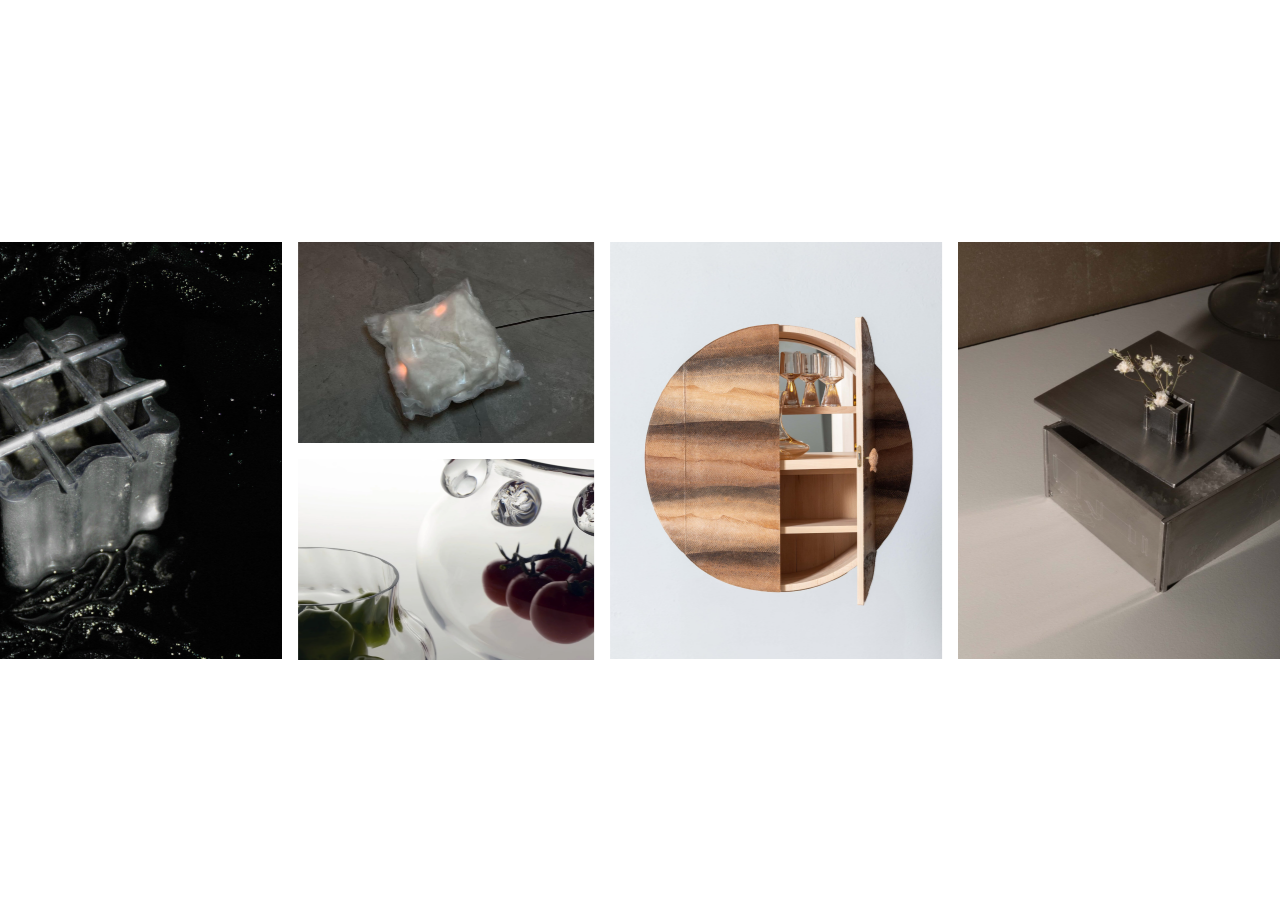
==== gallery/index.html @ bd83fd9d "Add Beckmans gallery slider" ====
<!doctype html>
<html lang="en">
  <head>
    <meta charset="utf-8" />
    <meta name="viewport" content="width=device-width, initial-scale=1" />
    <title>Beckmans Gallery Micro Animation</title>
    <meta
      name="description"
      content="A Beckmans gallery slider prototype with continuous looping motion, image mask hovers, and centered metadata tags."
    />
    <meta property="og:title" content="Beckmans Gallery Micro Animation" />
    <meta
      property="og:description"
      content="Continuous gallery slider with square-to-round image hovers and centered metadata tags."
    />
    <meta property="og:type" content="website" />
    <meta
      property="og:url"
      content="https://tomrobinkarlsson.github.io/beckmans-micro-animations/gallery/"
    />
    <meta
      property="og:image"
      content="https://tomrobinkarlsson.github.io/beckmans-micro-animations/assets/media/preview.png"
    />
    <link rel="stylesheet" href="../gallery.css" />
    <script defer src="../assets/vendor/gsap.min.js"></script>
    <script defer src="../gallery.js"></script>
  </head>
  <body>
    <main class="gallery-canvas" aria-label="Beckmans gallery slider prototype">
      <section class="gallery" aria-label="Student work gallery">
        <div class="gallery__viewport">
          <div class="gallery__track">
            <div class="gallery__sequence">
              <article class="gallery-item gallery-item--large" tabindex="0">
                <div class="gallery-item__media-mask">
                  <img
                    class="gallery-item__image"
                    src="../assets/media/gallery/gallery-01.png"
                    alt="Silver object submerged in dark water"
                  />
                </div>
                <div class="gallery-item__tags" aria-label="Gallery item metadata">
                  <span class="gallery-item__tag gallery-item__tag--person">Name Namesson</span>
                  <span class="gallery-item__tag gallery-item__tag--project">Project name</span>
                  <span class="gallery-item__tag gallery-item__tag--program">Mode 180hp</span>
                </div>
              </article>

              <div class="gallery-stack">
                <article class="gallery-item gallery-item--stacked" tabindex="0">
                  <div class="gallery-item__media-mask">
                    <img
                      class="gallery-item__image"
                      src="../assets/media/gallery/gallery-02.png"
                      alt="Soft translucent object on a concrete floor"
                    />
                  </div>
                  <div class="gallery-item__tags" aria-label="Gallery item metadata">
                    <span class="gallery-item__tag gallery-item__tag--person">Name Namesson</span>
                    <span class="gallery-item__tag gallery-item__tag--project">Project name</span>
                    <span class="gallery-item__tag gallery-item__tag--program">Mode 180hp</span>
                  </div>
                </article>

                <article class="gallery-item gallery-item--stacked" tabindex="0">
                  <div class="gallery-item__media-mask">
                    <img
                      class="gallery-item__image"
                      src="../assets/media/gallery/gallery-03.png"
                      alt="Glass vessels with green liquid and red tomatoes"
                    />
                  </div>
                  <div class="gallery-item__tags" aria-label="Gallery item metadata">
                    <span class="gallery-item__tag gallery-item__tag--person">Name Namesson</span>
                    <span class="gallery-item__tag gallery-item__tag--project">Project name</span>
                    <span class="gallery-item__tag gallery-item__tag--program">Mode 180hp</span>
                  </div>
                </article>
              </div>

              <article class="gallery-item gallery-item--portrait" tabindex="0">
                <div class="gallery-item__media-mask">
                  <img
                    class="gallery-item__image"
                    src="../assets/media/gallery/gallery-04.png"
                    alt="Round wooden cabinet mounted on a pale wall"
                  />
                </div>
                <div class="gallery-item__tags" aria-label="Gallery item metadata">
                  <span class="gallery-item__tag gallery-item__tag--person">Name Namesson</span>
                  <span class="gallery-item__tag gallery-item__tag--project">Project name</span>
                  <span class="gallery-item__tag gallery-item__tag--program">Mode 180hp</span>
                </div>
              </article>

              <article class="gallery-item gallery-item--square" tabindex="0">
                <div class="gallery-item__media-mask">
                  <img
                    class="gallery-item__image"
                    src="../assets/media/gallery/gallery-05.png"
                    alt="Metal box with small flowers on top"
                  />
                </div>
                <div class="gallery-item__tags" aria-label="Gallery item metadata">
                  <span class="gallery-item__tag gallery-item__tag--person">Name Namesson</span>
                  <span class="gallery-item__tag gallery-item__tag--project">Project name</span>
                  <span class="gallery-item__tag gallery-item__tag--program">Mode 180hp</span>
                </div>
              </article>

              <div class="gallery-stack gallery-stack--narrow">
                <article class="gallery-item gallery-item--stacked" tabindex="0">
                  <div class="gallery-item__media-mask">
                    <img
                      class="gallery-item__image"
                      src="../assets/media/gallery/gallery-06.png"
                      alt="Yellow lamp on books"
                    />
                  </div>
                  <div class="gallery-item__tags" aria-label="Gallery item metadata">
                    <span class="gallery-item__tag gallery-item__tag--person">Name Namesson</span>
                    <span class="gallery-item__tag gallery-item__tag--project">Project name</span>
                    <span class="gallery-item__tag gallery-item__tag--program">Mode 180hp</span>
                  </div>
                </article>

                <article class="gallery-item gallery-item--stacked" tabindex="0">
                  <div class="gallery-item__media-mask">
                    <img
                      class="gallery-item__image"
                      src="../assets/media/gallery/gallery-07.png"
                      alt="Wooden shelving cabinet in a bright room"
                    />
                  </div>
                  <div class="gallery-item__tags" aria-label="Gallery item metadata">
                    <span class="gallery-item__tag gallery-item__tag--person">Name Namesson</span>
                    <span class="gallery-item__tag gallery-item__tag--project">Project name</span>
                    <span class="gallery-item__tag gallery-item__tag--program">Mode 180hp</span>
                  </div>
                </article>
              </div>

              <article class="gallery-item gallery-item--end" tabindex="0">
                <div class="gallery-item__media-mask">
                  <img
                    class="gallery-item__image"
                    src="../assets/media/gallery/gallery-08.png"
                    alt="Studio product scene with a yellow table and red handle"
                  />
                </div>
                <div class="gallery-item__tags" aria-label="Gallery item metadata">
                  <span class="gallery-item__tag gallery-item__tag--person">Name Namesson</span>
                  <span class="gallery-item__tag gallery-item__tag--project">Project name</span>
                  <span class="gallery-item__tag gallery-item__tag--program">Mode 180hp</span>
                </div>
              </article>
            </div>
          </div>
        </div>
      </section>
    </main>
  </body>
</html>
---- gallery.css ----
@font-face {
  font-family: "Rund Normal Text BETA";
  src: url("./assets/fonts/RundNormalTextBETA-Regular.otf") format("opentype");
  font-weight: 400;
  font-style: normal;
  font-display: swap;
}

@font-face {
  font-family: "Rund Normal Text BETA";
  src: url("./assets/fonts/RundNormalTextBETA-Bold.otf") format("opentype");
  font-weight: 700;
  font-style: normal;
  font-display: swap;
}

:root {
  --black: #000;
  --white: #fff;
  --magenta: #fd3db5;
  --gallery-gap: 16px;
  --gallery-height: 417px;
  --gallery-width: 2169px;
  --gallery-start-offset: -72.5px;
}

* {
  box-sizing: border-box;
}

html {
  min-height: 100%;
  overflow-x: hidden;
  background: var(--white);
}

body {
  min-height: 100vh;
  margin: 0;
  overflow-x: hidden;
  background: var(--white);
  color: var(--black);
  font-family: "Rund Normal Text BETA", Arial, sans-serif;
}

.gallery-canvas {
  display: flex;
  width: 100%;
  min-height: 641px;
  height: 100vh;
  align-items: center;
  overflow: hidden;
  background: var(--white);
}

.gallery {
  width: 100%;
  overflow: hidden;
}

.gallery__viewport {
  position: relative;
  display: flex;
  width: 100%;
  height: 641px;
  align-items: center;
  overflow: hidden;
  background: var(--white);
}

.gallery__track {
  display: flex;
  align-items: center;
  gap: var(--gallery-gap);
  margin-left: var(--gallery-start-offset);
  will-change: transform;
  transform: translate3d(0, 0, 0);
}

.gallery__sequence {
  display: flex;
  width: var(--gallery-width);
  flex: 0 0 auto;
  align-items: center;
  gap: var(--gallery-gap);
}

.gallery-stack {
  display: flex;
  width: 296px;
  height: var(--gallery-height);
  flex: 0 0 296px;
  flex-direction: column;
  gap: var(--gallery-gap);
}

.gallery-stack--narrow {
  width: 295px;
  flex-basis: 295px;
}

.gallery-item {
  position: relative;
  display: block;
  flex: 0 0 auto;
  overflow: visible;
  color: var(--white);
  cursor: pointer;
  outline: 0;
}

.gallery-item--large {
  width: 416px;
  height: var(--gallery-height);
}

.gallery-item--portrait {
  width: 332px;
  height: var(--gallery-height);
}

.gallery-item--square {
  width: 417px;
  height: var(--gallery-height);
}

.gallery-item--end {
  width: 333px;
  height: var(--gallery-height);
}

.gallery-item--stacked {
  width: 100%;
  height: 200.5px;
}

.gallery-item:focus-visible .gallery-item__media-mask {
  outline: 2px solid var(--magenta);
  outline-offset: 4px;
}

.gallery-item__media-mask {
  position: relative;
  width: 100%;
  height: 100%;
  contain: paint;
  isolation: isolate;
  overflow: hidden;
  border-radius: 0;
  backface-visibility: hidden;
  transform: translateZ(0);
  will-change: border-radius;
}

.gallery-item__image {
  display: block;
  width: 100%;
  height: 100%;
  object-fit: cover;
  transform: scale(1);
  transform-origin: 50% 50%;
  will-change: transform;
  pointer-events: none;
}

.gallery-item__tags {
  position: absolute;
  top: 50%;
  left: 50%;
  z-index: 2;
  display: flex;
  flex-direction: column;
  align-items: center;
  justify-content: center;
  opacity: 0;
  pointer-events: none;
  transform: translate3d(0, 8px, 0);
  will-change: opacity, transform;
}

.gallery-item__tag {
  position: relative;
  display: flex;
  min-height: 25px;
  align-items: center;
  justify-content: center;
  overflow: hidden;
  padding: 4px 8px;
  background: var(--black);
  color: var(--white);
  font-family: "Rund Normal Text BETA", Arial, sans-serif;
  font-size: 14px;
  font-weight: 400;
  line-height: normal;
  white-space: nowrap;
  transform: translateY(-101%);
  will-change: transform, opacity;
}

.gallery-item__tag--person {
  font-weight: 700;
}

.gallery-item__tag--project {
  border-radius: 24px;
}

.gallery-item__tag--program {
  font-style: italic;
}

@media (max-width: 760px) {
  :root {
    --gallery-start-offset: -144px;
  }
}

@media (prefers-reduced-motion: reduce) {
  *,
  *::before,
  *::after {
    transition-duration: 1ms !important;
    animation-duration: 1ms !important;
    animation-iteration-count: 1 !important;
    scroll-behavior: auto !important;
  }
}
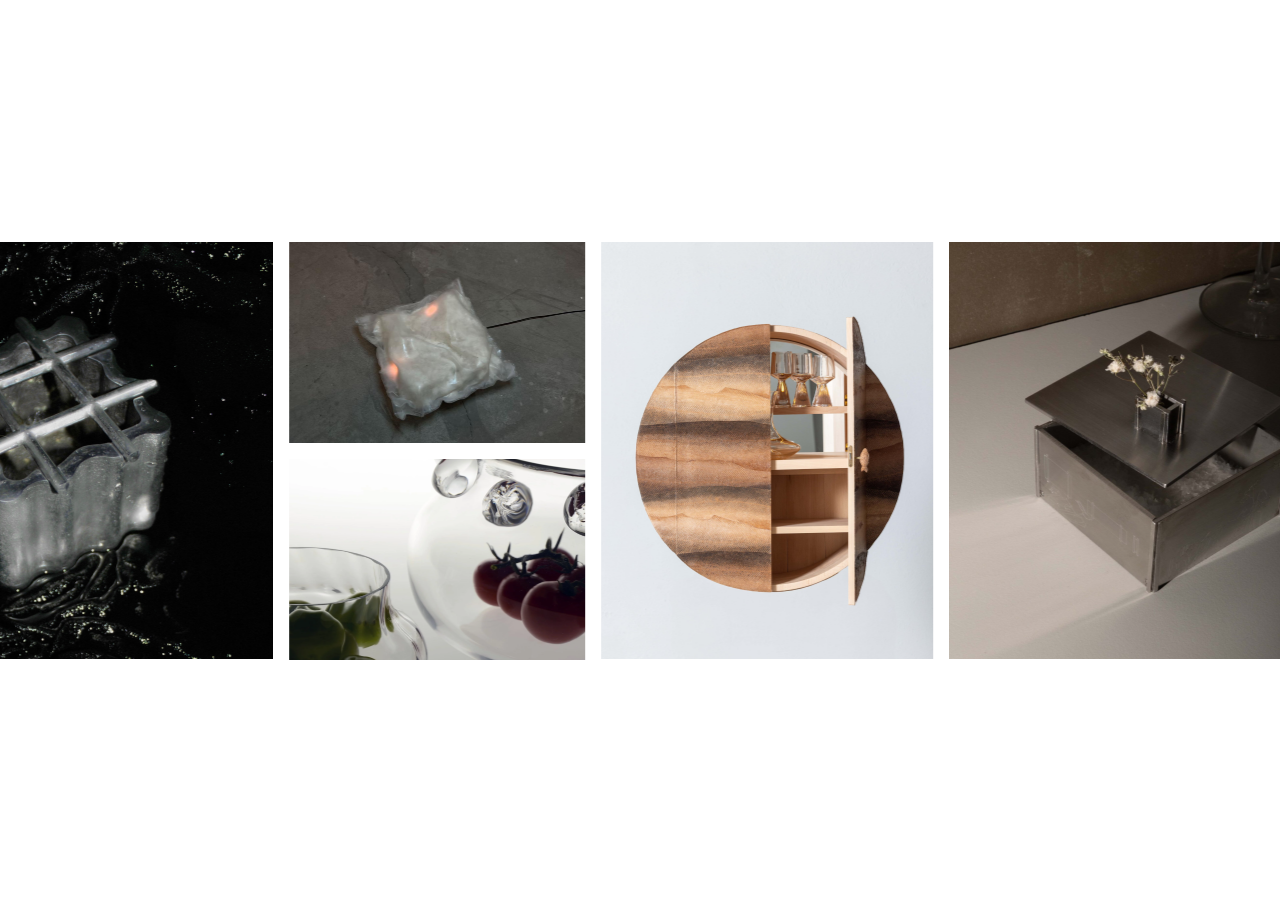
==== commit d12d5d92: "Update gallery placeholder tags" ====
--- a/gallery/index.html
+++ b/gallery/index.html
@@ -41,9 +41,9 @@
                   />
                 </div>
                 <div class="gallery-item__tags" aria-label="Gallery item metadata">
-                  <span class="gallery-item__tag gallery-item__tag--person">Name Namesson</span>
-                  <span class="gallery-item__tag gallery-item__tag--project">Project name</span>
-                  <span class="gallery-item__tag gallery-item__tag--program">Mode 180hp</span>
+                  <span class="gallery-item__tag gallery-item__tag--person">Alma Lind</span>
+                  <span class="gallery-item__tag gallery-item__tag--project">Water Study</span>
+                  <span class="gallery-item__tag gallery-item__tag--program">Form 180hp</span>
                 </div>
               </article>
 
@@ -57,8 +57,8 @@
                     />
                   </div>
                   <div class="gallery-item__tags" aria-label="Gallery item metadata">
-                    <span class="gallery-item__tag gallery-item__tag--person">Name Namesson</span>
-                    <span class="gallery-item__tag gallery-item__tag--project">Project name</span>
+                    <span class="gallery-item__tag gallery-item__tag--person">Noel Berg</span>
+                    <span class="gallery-item__tag gallery-item__tag--project">Soft Relic</span>
                     <span class="gallery-item__tag gallery-item__tag--program">Mode 180hp</span>
                   </div>
                 </article>
@@ -72,9 +72,9 @@
                     />
                   </div>
                   <div class="gallery-item__tags" aria-label="Gallery item metadata">
-                    <span class="gallery-item__tag gallery-item__tag--person">Name Namesson</span>
-                    <span class="gallery-item__tag gallery-item__tag--project">Project name</span>
-                    <span class="gallery-item__tag gallery-item__tag--program">Mode 180hp</span>
+                    <span class="gallery-item__tag gallery-item__tag--person">Siri Falk</span>
+                    <span class="gallery-item__tag gallery-item__tag--project">Open Vessel</span>
+                    <span class="gallery-item__tag gallery-item__tag--program">Form 180hp</span>
                   </div>
                 </article>
               </div>
@@ -88,9 +88,9 @@
                   />
                 </div>
                 <div class="gallery-item__tags" aria-label="Gallery item metadata">
-                  <span class="gallery-item__tag gallery-item__tag--person">Name Namesson</span>
-                  <span class="gallery-item__tag gallery-item__tag--project">Project name</span>
-                  <span class="gallery-item__tag gallery-item__tag--program">Mode 180hp</span>
+                  <span class="gallery-item__tag gallery-item__tag--person">Hugo Ek</span>
+                  <span class="gallery-item__tag gallery-item__tag--project">Round Cabinet</span>
+                  <span class="gallery-item__tag gallery-item__tag--program">Form 180hp</span>
                 </div>
               </article>
 
@@ -103,8 +103,8 @@
                   />
                 </div>
                 <div class="gallery-item__tags" aria-label="Gallery item metadata">
-                  <span class="gallery-item__tag gallery-item__tag--person">Name Namesson</span>
-                  <span class="gallery-item__tag gallery-item__tag--project">Project name</span>
+                  <span class="gallery-item__tag gallery-item__tag--person">Elin Dahl</span>
+                  <span class="gallery-item__tag gallery-item__tag--project">Silver Bloom</span>
                   <span class="gallery-item__tag gallery-item__tag--program">Mode 180hp</span>
                 </div>
               </article>
@@ -119,9 +119,9 @@
                     />
                   </div>
                   <div class="gallery-item__tags" aria-label="Gallery item metadata">
-                    <span class="gallery-item__tag gallery-item__tag--person">Name Namesson</span>
-                    <span class="gallery-item__tag gallery-item__tag--project">Project name</span>
-                    <span class="gallery-item__tag gallery-item__tag--program">Mode 180hp</span>
+                    <span class="gallery-item__tag gallery-item__tag--person">Milo Strand</span>
+                    <span class="gallery-item__tag gallery-item__tag--project">Reading Lamp</span>
+                    <span class="gallery-item__tag gallery-item__tag--program">Form 180hp</span>
                   </div>
                 </article>
 
@@ -134,9 +134,9 @@
                     />
                   </div>
                   <div class="gallery-item__tags" aria-label="Gallery item metadata">
-                    <span class="gallery-item__tag gallery-item__tag--person">Name Namesson</span>
-                    <span class="gallery-item__tag gallery-item__tag--project">Project name</span>
-                    <span class="gallery-item__tag gallery-item__tag--program">Mode 180hp</span>
+                    <span class="gallery-item__tag gallery-item__tag--person">Vera Holm</span>
+                    <span class="gallery-item__tag gallery-item__tag--project">Moving Cabinet</span>
+                    <span class="gallery-item__tag gallery-item__tag--program">Form 180hp</span>
                   </div>
                 </article>
               </div>
@@ -150,8 +150,8 @@
                   />
                 </div>
                 <div class="gallery-item__tags" aria-label="Gallery item metadata">
-                  <span class="gallery-item__tag gallery-item__tag--person">Name Namesson</span>
-                  <span class="gallery-item__tag gallery-item__tag--project">Project name</span>
+                  <span class="gallery-item__tag gallery-item__tag--person">Ivan Ny</span>
+                  <span class="gallery-item__tag gallery-item__tag--project">Studio Tools</span>
                   <span class="gallery-item__tag gallery-item__tag--program">Mode 180hp</span>
                 </div>
               </article>
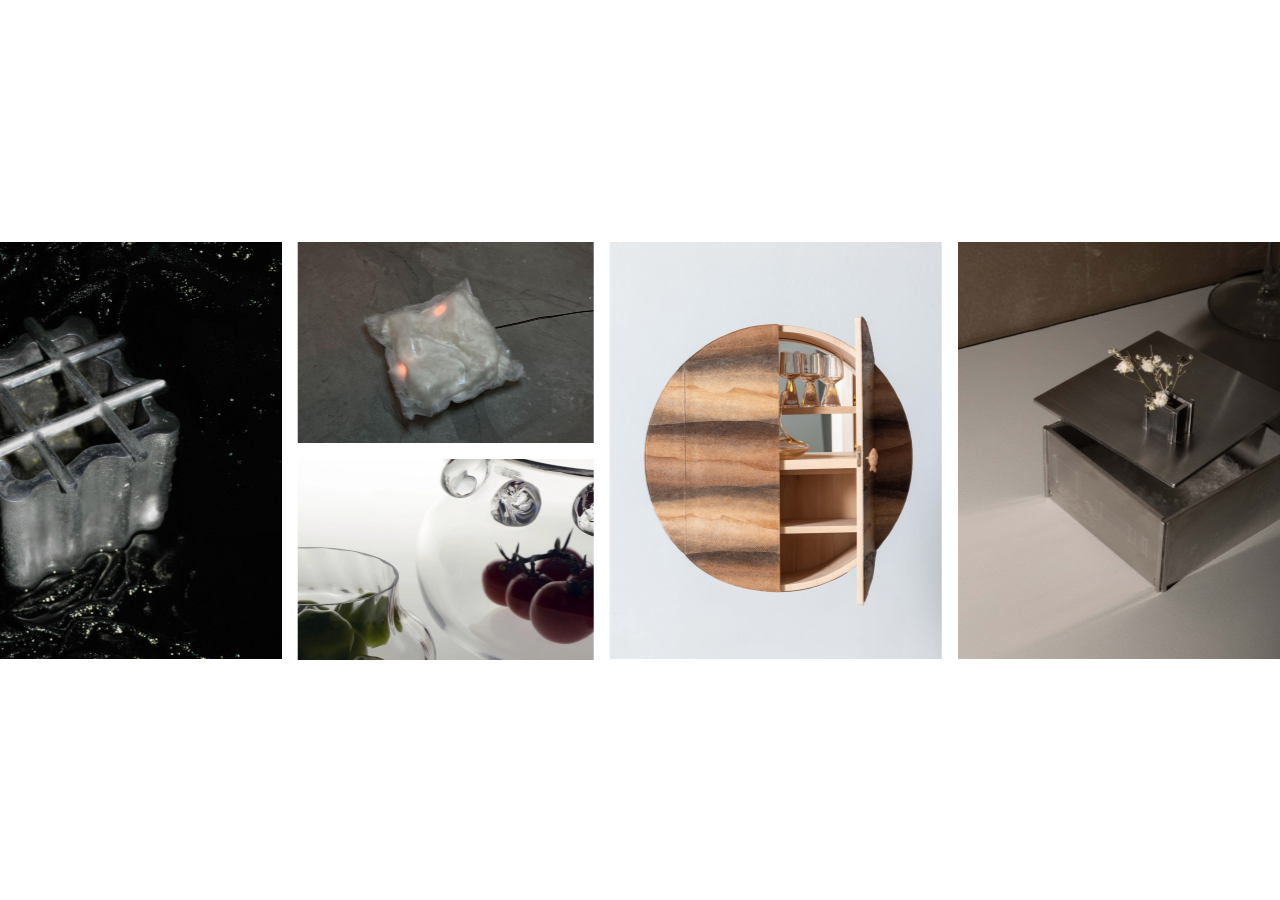
==== commit f91e4979: "Add gallery custom cursor" ====
--- a/gallery/index.html
+++ b/gallery/index.html
@@ -159,6 +159,7 @@
           </div>
         </div>
       </section>
+      <div class="gallery-cursor" aria-hidden="true"></div>
     </main>
   </body>
 </html>
--- a/gallery.css
+++ b/gallery.css
@@ -66,6 +66,36 @@
   align-items: center;
   overflow: hidden;
   background: var(--white);
+}
+
+.gallery-cursor {
+  position: fixed;
+  top: 0;
+  left: 0;
+  z-index: 20;
+  display: none;
+  width: 24px;
+  height: 24px;
+  border: 6px solid var(--magenta);
+  border-radius: 50%;
+  background: transparent;
+  opacity: 0;
+  pointer-events: none;
+  transform: translate3d(-48px, -48px, 0) translate(-50%, -50%);
+  transition:
+    opacity 0.16s ease,
+    background-color 0.18s cubic-bezier(0.22, 1, 0.36, 1),
+    border-color 0.18s cubic-bezier(0.22, 1, 0.36, 1);
+  will-change: transform, opacity, background-color;
+}
+
+.gallery-cursor.is-visible {
+  opacity: 1;
+}
+
+.gallery-cursor.is-active {
+  border-color: var(--magenta);
+  background: var(--magenta);
 }
 
 .gallery__track {
@@ -209,6 +239,17 @@
   font-style: italic;
 }
 
+@media (hover: hover) and (pointer: fine) {
+  .gallery,
+  .gallery * {
+    cursor: none;
+  }
+
+  .gallery-cursor {
+    display: block;
+  }
+}
+
 @media (max-width: 760px) {
   :root {
     --gallery-start-offset: -144px;
